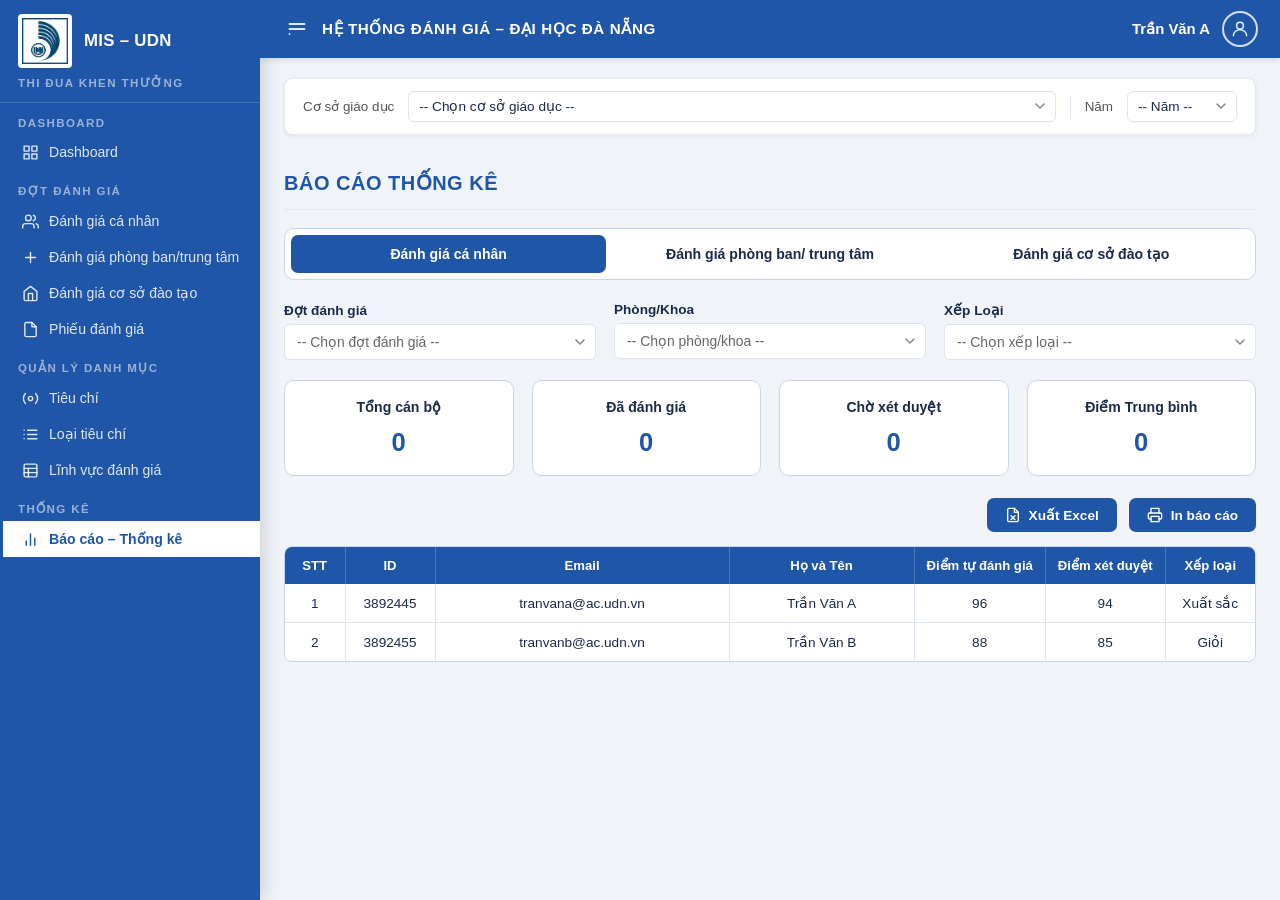
==== Baocao.html @ 864018d5 "update code" ====
<!doctype html>
<html lang="vi">
  <head>
    <meta charset="UTF-8" />
    <meta name="viewport" content="width=device-width, initial-scale=1.0" />
    <title>Báo cáo – Thống kê – MIS UDN</title>

    <link rel="stylesheet" href="style.css" />
    <style>
      /* ── PAGE TITLE ── */
      .page-title {
        font-size: 1.25rem;
        font-weight: 700;
        color: #2056a8;
        letter-spacing: 0.5px;
        text-transform: uppercase;
        padding: 18px 0 14px;
        border-bottom: 1.5px solid #e0e8f5;
        margin-bottom: 18px;
      }

      /* ── TABS ── */
      .tab-bar {
        display: flex;
        align-items: stretch;
        gap: 6px;
        background: #fff;
        border: 1.5px solid #c8d6ea;
        border-radius: 10px;
        padding: 6px;
        margin-bottom: 22px;
      }
      .tab-item {
        flex: 1;
        text-align: center;
        padding: 11px 14px;
        font-size: 0.88rem;
        font-weight: 600;
        color: #1a2a4a;
        border-radius: 7px;
        cursor: pointer;
        transition:
          background 0.15s,
          color 0.15s;
        font-family: "Segoe UI", "Arial", sans-serif;
      }
      .tab-item:hover {
        background: #f0f4fa;
      }
      .tab-item.active {
        background: #2056a8;
        color: #fff;
      }

      /* ── SUB-FILTER ROW ── */
      .sub-filter-row {
        display: grid;
        grid-template-columns: repeat(3, 1fr);
        gap: 18px;
        margin-bottom: 20px;
      }
      .sub-filter-item {
        display: flex;
        flex-direction: column;
        gap: 6px;
      }
      .sub-filter-label {
        font-size: 0.85rem;
        font-weight: 600;
        color: #1a2a4a;
      }
      .sub-filter-select {
        width: 100%;
        border: 1px solid #dde3ee;
        border-radius: 6px;
        padding: 9px 32px 9px 12px;
        font-size: 0.87rem;
        font-family: "Segoe UI", "Arial", sans-serif;
        color: #666;
        background: #fff
          url("data:image/svg+xml,%3Csvg xmlns='http://www.w3.org/2000/svg' width='10' height='7' viewBox='0 0 10 7'%3E%3Cpath d='M1 1l4 4 4-4' stroke='%23888' stroke-width='1.5' fill='none' stroke-linecap='round'/%3E%3C/svg%3E")
          no-repeat right 10px center;
        appearance: none;
        cursor: pointer;
      }
      .sub-filter-select:focus {
        outline: none;
        border-color: #2056a8;
      }

      /* ── STAT CARDS ── */
      .stat-row {
        display: grid;
        grid-template-columns: repeat(4, 1fr);
        gap: 18px;
        margin-bottom: 22px;
      }
      .stat-card {
        border: 1.5px solid #c8d6ea;
        border-radius: 10px;
        background: #fff;
        padding: 18px 20px;
        min-height: 96px;
        display: flex;
        flex-direction: column;
        justify-content: space-between;
        align-items: center;
        text-align: center;
      }
      .stat-label {
        font-size: 0.88rem;
        font-weight: 600;
        color: #1a2a4a;
        text-align: center;
        width: 100%;
      }
      .stat-value {
        font-size: 1.6rem;
        font-weight: 700;
        color: #2056a8;
        letter-spacing: 0.5px;
        text-align: center;
        width: 100%;
      }

      /* ── ACTION BUTTONS ── */
      .report-actions {
        display: flex;
        align-items: center;
        justify-content: flex-end;
        gap: 12px;
        margin-bottom: 14px;
      }
      .btn-action {
        display: inline-flex;
        align-items: center;
        gap: 8px;
        padding: 9px 18px;
        border-radius: 7px;
        background: #2056a8;
        color: #fff;
        font-size: 0.85rem;
        font-weight: 600;
        font-family: "Segoe UI", "Arial", sans-serif;
        border: none;
        cursor: pointer;
        transition: opacity 0.15s;
      }
      .btn-action:hover {
        opacity: 0.88;
      }
      .btn-action svg {
        flex-shrink: 0;
      }

      /* ── REPORT TABLE ── */
      .report-table-wrap {
        border-radius: 8px;
        border: 1.5px solid #c8d6ea;
        overflow: hidden;
      }
      .report-table-wrap table {
        width: 100%;
        border-collapse: collapse;
        font-size: 0.85rem;
      }
      .report-table-wrap thead tr {
        background: #2056a8;
      }
      .report-table-wrap thead th {
        padding: 11px 12px;
        color: #fff;
        font-weight: 600;
        font-size: 0.82rem;
        text-align: center;
        white-space: nowrap;
        border-right: 1px solid rgba(255, 255, 255, 0.2);
      }
      .report-table-wrap thead th:last-child {
        border-right: none;
      }
      .report-table-wrap tbody tr {
        border-bottom: 1.5px solid #dde6f0;
        background: #fff;
        transition: background 0.15s;
      }
      .report-table-wrap tbody tr:last-child {
        border-bottom: none;
      }
      .report-table-wrap tbody tr:hover {
        background: #f5f8ff;
      }
      .report-table-wrap tbody td {
        padding: 11px 12px;
        color: #1a2a4a;
        vertical-align: middle;
        text-align: center;
        border-right: 1px solid #dde6f0;
      }
      .report-table-wrap tbody td:last-child {
        border-right: none;
      }
      .report-table-wrap tbody td.left {
        text-align: left;
      }

      /* ── TAB PANEL ── */
      .tab-panel {
        display: none;
      }
      .tab-panel.active {
        display: block;
      }
    </style>
  </head>
  <body>
    <div class="app">
      <!-- ══ SIDEBAR ══ -->
      <aside class="sidebar" id="sidebar">
        <div class="sidebar-top">
          <div class="sidebar-brand">
            <div
              class="brand-logo"
              onclick="window.location.href='Dashboard.html'"
              title="Về trang chủ"
            >
              <!-- ===== ĐỔI LOGO TẠI ĐÂY ===== -->
              <img src="./Hinhanh/logo.png" alt="Logo" />
              <!-- ============================= -->
            </div>
            <div class="brand-name">MIS – UDN</div>
          </div>
          <div class="thi-dua-label">THI ĐUA KHEN THƯỞNG</div>
        </div>

        <div class="sidebar-section-label">Dashboard</div>
        <div class="nav-item" onclick="window.location.href='Dashboard.html'">
          <span class="icon"
            ><svg
              width="17"
              height="17"
              viewBox="0 0 24 24"
              fill="none"
              stroke="currentColor"
              stroke-width="2"
              stroke-linecap="round"
              stroke-linejoin="round"
            >
              <rect x="3" y="3" width="7" height="7" />
              <rect x="14" y="3" width="7" height="7" />
              <rect x="14" y="14" width="7" height="7" />
              <rect x="3" y="14" width="7" height="7" /></svg
          ></span>
          Dashboard
        </div>

        <div class="sidebar-section-label">Đợt đánh giá</div>
        <div
          class="nav-item"
          onclick="window.location.href='Danhgiacanhan.html'"
        >
          <span class="icon"
            ><svg
              width="17"
              height="17"
              viewBox="0 0 24 24"
              fill="none"
              stroke="currentColor"
              stroke-width="2"
              stroke-linecap="round"
              stroke-linejoin="round"
            >
              <path d="M17 21v-2a4 4 0 0 0-4-4H5a4 4 0 0 0-4 4v2" />
              <circle cx="9" cy="7" r="4" />
              <path d="M23 21v-2a4 4 0 0 0-3-3.87" />
              <path d="M16 3.13a4 4 0 0 1 0 7.75" /></svg
          ></span>
          Đánh giá cá nhân
        </div>
        <div
          class="nav-item"
          onclick="window.location.href='Danhgiaphongban.html'"
        >
          <span class="icon"
            ><svg
              width="17"
              height="17"
              viewBox="0 0 24 24"
              fill="none"
              stroke="currentColor"
              stroke-width="2"
              stroke-linecap="round"
              stroke-linejoin="round"
            >
              <line x1="12" y1="5" x2="12" y2="19" />
              <line x1="5" y1="12" x2="19" y2="12" /></svg
          ></span>
          Đánh giá phòng ban/trung tâm
        </div>
        <div
          class="nav-item"
          onclick="window.location.href='Danhgiacosodaotao.html'"
        >
          <span class="icon"
            ><svg
              width="17"
              height="17"
              viewBox="0 0 24 24"
              fill="none"
              stroke="currentColor"
              stroke-width="2"
              stroke-linecap="round"
              stroke-linejoin="round"
            >
              <path d="M3 9l9-7 9 7v11a2 2 0 0 1-2 2H5a2 2 0 0 1-2-2z" />
              <polyline points="9 22 9 12 15 12 15 22" /></svg
          ></span>
          Đánh giá cơ sở đào tạo
        </div>
        <div
          class="nav-item"
          onclick="window.location.href='Phieudanhgia.html'"
        >
          <span class="icon"
            ><svg
              width="17"
              height="17"
              viewBox="0 0 24 24"
              fill="none"
              stroke="currentColor"
              stroke-width="2"
              stroke-linecap="round"
              stroke-linejoin="round"
            >
              <path
                d="M14 2H6a2 2 0 0 0-2 2v16a2 2 0 0 0 2 2h12a2 2 0 0 0 2-2V8z"
              />
              <polyline points="14 2 14 8 20 8" /></svg
          ></span>
          Phiếu đánh giá
        </div>

        <div class="sidebar-section-label">Quản lý danh mục</div>
        <div class="nav-item" onclick="window.location.href='Tieuchi.html'">
          <span class="icon"
            ><svg
              width="17"
              height="17"
              viewBox="0 0 24 24"
              fill="none"
              stroke="currentColor"
              stroke-width="2"
              stroke-linecap="round"
              stroke-linejoin="round"
            >
              <circle cx="12" cy="12" r="3" />
              <path
                d="M19.07 4.93a10 10 0 0 1 0 14.14M4.93 4.93a10 10 0 0 0 0 14.14"
              /></svg
          ></span>
          Tiêu chí
        </div>
        <div class="nav-item" onclick="window.location.href='Loaitieuchi.html'">
          <span class="icon"
            ><svg
              width="17"
              height="17"
              viewBox="0 0 24 24"
              fill="none"
              stroke="currentColor"
              stroke-width="2"
              stroke-linecap="round"
              stroke-linejoin="round"
            >
              <line x1="8" y1="6" x2="21" y2="6" />
              <line x1="8" y1="12" x2="21" y2="12" />
              <line x1="8" y1="18" x2="21" y2="18" />
              <line x1="3" y1="6" x2="3.01" y2="6" />
              <line x1="3" y1="12" x2="3.01" y2="12" />
              <line x1="3" y1="18" x2="3.01" y2="18" /></svg
          ></span>
          Loại tiêu chí
        </div>
        <div
          class="nav-item"
          onclick="window.location.href='Linhvucdanhgia.html'"
        >
          <span class="icon"
            ><svg
              width="17"
              height="17"
              viewBox="0 0 24 24"
              fill="none"
              stroke="currentColor"
              stroke-width="2"
              stroke-linecap="round"
              stroke-linejoin="round"
            >
              <rect x="3" y="3" width="18" height="18" rx="2" />
              <line x1="3" y1="9" x2="21" y2="9" />
              <line x1="3" y1="15" x2="21" y2="15" />
              <line x1="9" y1="9" x2="9" y2="21" /></svg
          ></span>
          Lĩnh vực đánh giá
        </div>

        <div class="sidebar-section-label">Thống kê</div>
        <div class="nav-item active">
          <span class="icon"
            ><svg
              width="17"
              height="17"
              viewBox="0 0 24 24"
              fill="none"
              stroke="currentColor"
              stroke-width="2"
              stroke-linecap="round"
              stroke-linejoin="round"
            >
              <line x1="18" y1="20" x2="18" y2="10" />
              <line x1="12" y1="20" x2="12" y2="4" />
              <line x1="6" y1="20" x2="6" y2="14" /></svg
          ></span>
          Báo cáo – Thống kê
        </div>
      </aside>

      <!-- ══ MAIN ══ -->
      <div class="main">
        <header class="topbar">
          <button
            class="topbar-menu"
            onclick="document.getElementById('sidebar').classList.toggle('collapsed')"
          >
            <svg
              width="20"
              height="20"
              viewBox="0 0 24 24"
              fill="none"
              stroke="currentColor"
              stroke-width="2.2"
              stroke-linecap="round"
            >
              <line x1="3" y1="6" x2="21" y2="6" />
              <line x1="3" y1="12" x2="21" y2="12" />
              <line x1="3" y1="18" x2="3.01" y2="18" />
            </svg>
          </button>
          <div class="topbar-title">Hệ thống đánh giá – Đại học Đà Nẵng</div>
          <!-- ===== ĐỔI TÊN NGƯỜI DÙNG TẠI ĐÂY ===== -->
          <div
            class="user-profile"
            onclick="document.getElementById('logoutModal').classList.add('open')"
            title="Đăng xuất"
          >
            <span class="user-name">Trần Văn A</span>
            <div class="user-avatar">
              <svg
                width="20"
                height="20"
                viewBox="0 0 24 24"
                fill="none"
                stroke="currentColor"
                stroke-width="1.8"
                stroke-linecap="round"
                stroke-linejoin="round"
              >
                <circle cx="12" cy="8" r="4" />
                <path d="M4 20c0-4 3.6-7 8-7s8 3 8 7" />
              </svg>
            </div>
          </div>
          <!-- ========================================= -->
        </header>

        <div class="content">
          <!-- Filter bar (Cơ sở + Năm) -->
          <div class="filter-bar">
            <span class="filter-label">Cơ sở giáo dục</span>
            <select class="filter-select">
              <option value="">-- Chọn cơ sở giáo dục --</option>
              <!-- ===== NHẬP TÊN CƠ SỞ GIÁO DỤC TẠI ĐÂY =====
          <option>Tên cơ sở giáo dục</option>
          ================================================= -->
              <option>ĐẠI HỌC ĐÀ NẴNG</option>
              <option>TRƯỜNG ĐẠI HỌC KINH TẾ - ĐẠI HỌC ĐÀ NẴNG</option>
              <option>TRƯỜNG ĐẠI HỌC BÁCH KHOA - ĐẠI HỌC ĐÀ NẴNG</option>
              <option>TRƯỜNG ĐẠI HỌC SƯ PHẠM - ĐẠI HỌC ĐÀ NẴNG</option>
              <option>TRƯỜNG ĐẠI HỌC NGOẠI NGỮ - ĐẠI HỌC ĐÀ NẴNG</option>
            </select>
            <div class="filter-divider"></div>
            <span class="filter-label">Năm</span>
            <select class="filter-select filter-year">
              <option value="">-- Năm --</option>
              <!-- ===== NHẬP NĂM TẠI ĐÂY =====
          <option>2026</option>
          ================================= -->
              <option>2025</option>
              <option>2024</option>
              <option>2023</option>
              <option>2022</option>
            </select>
          </div>

          <!-- Page title -->
          <div class="page-title">Báo cáo thống kê</div>

          <!-- Tabs -->
          <div class="tab-bar">
            <div class="tab-item active" onclick="switchTab(this,'tab-cn')">
              Đánh giá cá nhân
            </div>
            <div class="tab-item" onclick="switchTab(this,'tab-pb')">
              Đánh giá phòng ban/ trung tâm
            </div>
            <div class="tab-item" onclick="switchTab(this,'tab-cs')">
              Đánh giá cơ sở đào tạo
            </div>
          </div>

          <!-- ══════════ TAB: ĐÁNH GIÁ CÁ NHÂN ══════════ -->
          <div class="tab-panel active" id="tab-cn">
            <!-- Sub-filters -->
            <div class="sub-filter-row">
              <div class="sub-filter-item">
                <label class="sub-filter-label">Đợt đánh giá</label>
                <select class="sub-filter-select">
                  <option value="">-- Chọn đợt đánh giá --</option>
                  <!-- ===== NHẬP ĐỢT ĐÁNH GIÁ TẠI ĐÂY ===== -->
                  <option>Đợt 1 - 2025</option>
                  <option>Đợt 2 - 2025</option>
                </select>
              </div>
              <div class="sub-filter-item">
                <label class="sub-filter-label">Phòng/Khoa</label>
                <select class="sub-filter-select">
                  <option value="">-- Chọn phòng/khoa --</option>
                  <!-- ===== NHẬP PHÒNG/KHOA TẠI ĐÂY ===== -->
                  <option>Phòng Tổ chức – Hành chính</option>
                  <option>Phòng Đào tạo</option>
                  <option>Phòng Kế hoạch – Tài chính</option>
                  <option>Phòng Công tác sinh viên</option>
                </select>
              </div>
              <div class="sub-filter-item">
                <label class="sub-filter-label">Xếp Loại</label>
                <select class="sub-filter-select">
                  <option value="">-- Chọn xếp loại --</option>
                  <!-- ===== NHẬP XẾP LOẠI TẠI ĐÂY ===== -->
                  <option>Xuất sắc</option>
                  <option>Giỏi</option>
                  <option>Khá</option>
                  <option>Trung bình</option>
                </select>
              </div>
            </div>

            <!-- Stat cards -->
            <div class="stat-row">
              <div class="stat-card">
                <div class="stat-label">Tổng cán bộ</div>
                <div class="stat-value" id="cn-tongCanBo">0</div>
              </div>
              <div class="stat-card">
                <div class="stat-label">Đã đánh giá</div>
                <div class="stat-value" id="cn-daDanhGia">0</div>
              </div>
              <div class="stat-card">
                <div class="stat-label">Chờ xét duyệt</div>
                <div class="stat-value" id="cn-choXetDuyet">0</div>
              </div>
              <div class="stat-card">
                <div class="stat-label">Điểm Trung bình</div>
                <div class="stat-value" id="cn-diemTB">0</div>
              </div>
            </div>

            <!-- Action buttons -->
            <div class="report-actions">
              <button class="btn-action" onclick="exportExcel('cn')">
                <svg
                  width="16"
                  height="16"
                  viewBox="0 0 24 24"
                  fill="none"
                  stroke="currentColor"
                  stroke-width="2"
                  stroke-linecap="round"
                  stroke-linejoin="round"
                >
                  <path
                    d="M14 2H6a2 2 0 0 0-2 2v16a2 2 0 0 0 2 2h12a2 2 0 0 0 2-2V8z"
                  />
                  <polyline points="14 2 14 8 20 8" />
                  <line x1="9" y1="13" x2="15" y2="19" />
                  <line x1="15" y1="13" x2="9" y2="19" />
                </svg>
                Xuất Excel
              </button>
              <button class="btn-action" onclick="printReport('cn')">
                <svg
                  width="16"
                  height="16"
                  viewBox="0 0 24 24"
                  fill="none"
                  stroke="currentColor"
                  stroke-width="2"
                  stroke-linecap="round"
                  stroke-linejoin="round"
                >
                  <polyline points="6 9 6 2 18 2 18 9" />
                  <path
                    d="M6 18H4a2 2 0 0 1-2-2v-5a2 2 0 0 1 2-2h16a2 2 0 0 1 2 2v5a2 2 0 0 1-2 2h-2"
                  />
                  <rect x="6" y="14" width="12" height="8" />
                </svg>
                In báo cáo
              </button>
            </div>

            <!-- Table -->
            <div class="report-table-wrap">
              <table>
                <thead>
                  <tr>
                    <th style="width: 60px">STT</th>
                    <th style="width: 90px">ID</th>
                    <th>Email</th>
                    <th>Họ và Tên</th>
                    <th style="width: 110px">Điểm tự đánh giá</th>
                    <th style="width: 110px">Điểm xét duyệt</th>
                    <th style="width: 90px">Xếp loại</th>
                  </tr>
                </thead>
                <tbody id="cn-tbody">
                  <!-- ===== NHẬP DỮ LIỆU CÁ NHÂN TẠI ĐÂY =====
              Sao chép và thay nội dung:
              <tr>
                <td>1</td>
                <td>3892445</td>
                <td>tranvana@ac.udn.vn</td>
                <td>Trần Văn A</td>
                <td>96</td>
                <td>94</td>
                <td>Xuất sắc</td>
              </tr>
              ================================================= -->
                  <tr>
                    <td>1</td>
                    <td>3892445</td>
                    <td>tranvana@ac.udn.vn</td>
                    <td>Trần Văn A</td>
                    <td>96</td>
                    <td>94</td>
                    <td>Xuất sắc</td>
                  </tr>
                  <tr>
                    <td>2</td>
                    <td>3892455</td>
                    <td>tranvanb@ac.udn.vn</td>
                    <td>Trần Văn B</td>
                    <td>88</td>
                    <td>85</td>
                    <td>Giỏi</td>
                  </tr>
                </tbody>
              </table>
            </div>
          </div>

          <!-- ══════════ TAB: ĐÁNH GIÁ PHÒNG BAN ══════════ -->
          <div class="tab-panel" id="tab-pb">
            <div class="sub-filter-row">
              <div class="sub-filter-item">
                <label class="sub-filter-label">Đợt đánh giá</label>
                <select class="sub-filter-select">
                  <option value="">-- Chọn đợt đánh giá --</option>
                  <option>Đợt 1 - 2025</option>
                  <option>Đợt 2 - 2025</option>
                </select>
              </div>
             <div class="sub-filter-item">
  <label class="sub-filter-label">Phòng ban/Trung tâm</label>
  <select class="sub-filter-select">
    <option value="">-- Chọn phòng ban/trung tâm --</option>
    <!-- ===== NHẬP PHÒNG BAN/TRUNG TÂM TẠI ĐÂY ===== -->
    <option>Phòng Tổ chức – Hành chính</option>
    <option>Phòng Đào tạo</option>
    <option>Phòng Kế hoạch – Tài chính</option>
    <option>Phòng Công tác sinh viên</option>
  </select>
</div>
              <div class="sub-filter-item">
                <label class="sub-filter-label">Xếp Loại</label>
                <select class="sub-filter-select">
                  <option value="">-- Chọn xếp loại --</option>
                  <option>Xuất sắc</option>
                  <option>Giỏi</option>
                  <option>Khá</option>
                </select>
              </div>
            </div>

            <div class="stat-row">
              <div class="stat-card">
                <div class="stat-label">Tổng phòng ban</div>
                <div class="stat-value" id="pb-tong">0</div>
              </div>
              <div class="stat-card">
                <div class="stat-label">Đã đánh giá</div>
                <div class="stat-value" id="pb-daDanhGia">0</div>
              </div>
              <div class="stat-card">
                <div class="stat-label">Chờ xét duyệt</div>
                <div class="stat-value" id="pb-choXetDuyet">0</div>
              </div>
              <div class="stat-card">
                <div class="stat-label">Điểm Trung bình</div>
                <div class="stat-value" id="pb-diemTB">0</div>
              </div>
            </div>

            <div class="report-actions">
              <button class="btn-action" onclick="exportExcel('pb')">
                <svg
                  width="16"
                  height="16"
                  viewBox="0 0 24 24"
                  fill="none"
                  stroke="currentColor"
                  stroke-width="2"
                  stroke-linecap="round"
                  stroke-linejoin="round"
                >
                  <path
                    d="M14 2H6a2 2 0 0 0-2 2v16a2 2 0 0 0 2 2h12a2 2 0 0 0 2-2V8z"
                  />
                  <polyline points="14 2 14 8 20 8" />
                  <line x1="9" y1="13" x2="15" y2="19" />
                  <line x1="15" y1="13" x2="9" y2="19" />
                </svg>
                Xuất Excel
              </button>
              <button class="btn-action" onclick="printReport('pb')">
                <svg
                  width="16"
                  height="16"
                  viewBox="0 0 24 24"
                  fill="none"
                  stroke="currentColor"
                  stroke-width="2"
                  stroke-linecap="round"
                  stroke-linejoin="round"
                >
                  <polyline points="6 9 6 2 18 2 18 9" />
                  <path
                    d="M6 18H4a2 2 0 0 1-2-2v-5a2 2 0 0 1 2-2h16a2 2 0 0 1 2 2v5a2 2 0 0 1-2 2h-2"
                  />
                  <rect x="6" y="14" width="12" height="8" />
                </svg>
                In báo cáo
              </button>
            </div>

            <div class="report-table-wrap">
              <table>
                <thead>
                  <tr>
                    <th style="width: 60px">STT</th>
                    <th style="width: 120px">Mã phòng ban</th>
                    <th>Tên phòng ban</th>
                    <th style="width: 110px">Điểm tự đánh giá</th>
                    <th style="width: 110px">Điểm xét duyệt</th>
                    <th style="width: 90px">Xếp loại</th>
                  </tr>
                </thead>
                <tbody id="pb-tbody">
                  <!-- ===== NHẬP DỮ LIỆU PHÒNG BAN TẠI ĐÂY ===== -->
                  <tr>
                    <td>1</td>
                    <td>PB001</td>
                    <td>Phòng Tổ chức – Hành chính</td>
                    <td>92</td>
                    <td>90</td>
                    <td>Xuất sắc</td>
                  </tr>
                  <tr>
                    <td>2</td>
                    <td>PB002</td>
                    <td>Phòng Đào tạo</td>
                    <td>87</td>
                    <td>84</td>
                    <td>Giỏi</td>
                  </tr>
                </tbody>
              </table>
            </div>
          </div>

          <!-- ══════════ TAB: ĐÁNH GIÁ CƠ SỞ ĐÀO TẠO ══════════ -->
          <div class="tab-panel" id="tab-cs">
            <div class="sub-filter-row">
              <div class="sub-filter-item">
                <label class="sub-filter-label">Đợt đánh giá</label>
                <select class="sub-filter-select">
                  <option value="">-- Chọn đợt đánh giá --</option>
                  <option>Đợt 1 - 2025</option>
                  <option>Đợt 2 - 2025</option>
                </select>
              </div>
          
              <div class="sub-filter-item">
                <label class="sub-filter-label">Xếp Loại</label>
                <select class="sub-filter-select">
                  <option value="">-- Chọn xếp loại --</option>
                  <option>Xuất sắc</option>
                  <option>Giỏi</option>
                </select>
              </div>
            </div>

            <div class="stat-row">
              <div class="stat-card">
                <div class="stat-label">Tổng cơ sở</div>
                <div class="stat-value" id="cs-tong">0</div>
              </div>
              <div class="stat-card">
                <div class="stat-label">Đã đánh giá</div>
                <div class="stat-value" id="cs-daDanhGia">0</div>
              </div>
              <div class="stat-card">
                <div class="stat-label">Chờ xét duyệt</div>
                <div class="stat-value" id="cs-choXetDuyet">0</div>
              </div>
              <div class="stat-card">
                <div class="stat-label">Điểm Trung bình</div>
                <div class="stat-value" id="cs-diemTB">0</div>
              </div>
            </div>

            <div class="report-actions">
              <button class="btn-action" onclick="exportExcel('cs')">
                <svg
                  width="16"
                  height="16"
                  viewBox="0 0 24 24"
                  fill="none"
                  stroke="currentColor"
                  stroke-width="2"
                  stroke-linecap="round"
                  stroke-linejoin="round"
                >
                  <path
                    d="M14 2H6a2 2 0 0 0-2 2v16a2 2 0 0 0 2 2h12a2 2 0 0 0 2-2V8z"
                  />
                  <polyline points="14 2 14 8 20 8" />
                  <line x1="9" y1="13" x2="15" y2="19" />
                  <line x1="15" y1="13" x2="9" y2="19" />
                </svg>
                Xuất Excel
              </button>
              <button class="btn-action" onclick="printReport('cs')">
                <svg
                  width="16"
                  height="16"
                  viewBox="0 0 24 24"
                  fill="none"
                  stroke="currentColor"
                  stroke-width="2"
                  stroke-linecap="round"
                  stroke-linejoin="round"
                >
                  <polyline points="6 9 6 2 18 2 18 9" />
                  <path
                    d="M6 18H4a2 2 0 0 1-2-2v-5a2 2 0 0 1 2-2h16a2 2 0 0 1 2 2v5a2 2 0 0 1-2 2h-2"
                  />
                  <rect x="6" y="14" width="12" height="8" />
                </svg>
                In báo cáo
              </button>
            </div>

            <div class="report-table-wrap">
              <table>
                <thead>
                  <tr>
                    <th style="width: 60px">STT</th>
                    <th style="width: 120px">Mã cơ sở</th>
                    <th>Tên cơ sở</th>
                    <th style="width: 110px">Điểm tự đánh giá</th>
                    <th style="width: 110px">Điểm xét duyệt</th>
                    <th style="width: 90px">Xếp loại</th>
                  </tr>
                </thead>
                <tbody id="cs-tbody">
                  <!-- ===== NHẬP DỮ LIỆU CƠ SỞ TẠI ĐÂY ===== -->
                  <tr>
                    <td>1</td>
                    <td>CS001</td>
                    <td>Trường ĐH Bách Khoa</td>
                    <td>94</td>
                    <td>92</td>
                    <td>Xuất sắc</td>
                  </tr>
                  <tr>
                    <td>2</td>
                    <td>CS002</td>
                    <td>Trường ĐH Kinh Tế</td>
                    <td>89</td>
                    <td>86</td>
                    <td>Giỏi</td>
                  </tr>
                </tbody>
              </table>
            </div>
          </div>
        </div>
        <!-- end content -->
      </div>
      <!-- end main -->
    </div>
    <!-- end app -->

    <!-- Logout Modal -->
    <div class="modal-overlay" id="logoutModal">
      <div class="modal-box">
        <div class="modal-header">
          <span class="modal-header-title">Đăng xuất</span>
          <button
            class="modal-close"
            onclick="document.getElementById('logoutModal').classList.remove('open')"
          >
            &#x2715;
          </button>
        </div>
        <div class="modal-body">
          <div class="modal-icon">?</div>
          <div class="modal-msg">Bạn chắc chắn muốn đăng xuất?</div>
        </div>
        <div class="modal-footer">
          <button
            class="modal-btn cancel"
            onclick="document.getElementById('logoutModal').classList.remove('open')"
          >
            &#x2715; Huỷ
          </button>
          <button
            class="modal-btn confirm"
            onclick="window.location.href='index.html'"
          >
            <svg
              width="15"
              height="15"
              viewBox="0 0 24 24"
              fill="none"
              stroke="currentColor"
              stroke-width="2.2"
              stroke-linecap="round"
              stroke-linejoin="round"
            >
              <polyline points="3 6 5 6 21 6" />
              <path d="M19 6l-1 14H6L5 6" />
              <path d="M10 11v6M14 11v6" />
              <path d="M9 6V4h6v2" />
            </svg>
            Đăng xuất
          </button>
        </div>
      </div>
    </div>

    <script>
      function switchTab(el, panelId) {
        document
          .querySelectorAll(".tab-item")
          .forEach((t) => t.classList.remove("active"));
        el.classList.add("active");
        document
          .querySelectorAll(".tab-panel")
          .forEach((p) => p.classList.remove("active"));
        document.getElementById(panelId).classList.add("active");
      }

      function exportExcel(pfx) {
        alert("Xuất Excel báo cáo: " + pfx);
      }
      function printReport(pfx) {
        window.print();
      }

      document
        .getElementById("logoutModal")
        .addEventListener("click", function (e) {
          if (e.target === this) this.classList.remove("open");
        });
    </script>
  </body>
</html>
---- style.css ----
/* ══════════════════════════════════════════════
   common.css – CSS dùng chung cho toàn bộ MIS-UDN
   (sidebar, topbar, user-profile, logout modal,
    filter bar, scrollbar, layout)
   ══════════════════════════════════════════════ */

/* ── RESET ── */
*{box-sizing:border-box;margin:0;padding:0}
html,body{
  height:100%;
  font-family:'Segoe UI','Arial',sans-serif;
  background:#f0f4f8;color:#1a2a4a;
  overflow:hidden;
}

/* ── LAYOUT ── */
.app{display:flex;height:100vh;width:100vw}

/* ── SIDEBAR ── */
.sidebar{
  width:260px;min-width:260px;
  background:#2056a8;
  display:flex;flex-direction:column;
  overflow:hidden;
  box-shadow:4px 0 16px rgba(0,0,0,.15);
  transition:width .3s cubic-bezier(.4,0,.2,1),min-width .3s cubic-bezier(.4,0,.2,1);
}
.sidebar.collapsed{width:0;min-width:0}

.sidebar-top{border-bottom:1px solid rgba(255,255,255,.15);padding-bottom:12px}
.sidebar-brand{
  display:flex;align-items:center;gap:12px;
  padding:14px 18px 0;
}
.brand-logo{
  width:54px;height:54px;background:#fff;
  border-radius:4px;display:flex;align-items:center;justify-content:center;
  flex-shrink:0;overflow:hidden;cursor:pointer;
}
.brand-logo img{width:46px;height:46px;object-fit:contain}
.brand-name{font-size:1.05rem;font-weight:700;color:#fff;letter-spacing:.3px;line-height:1.25}

.thi-dua-label{
  font-size:.72rem;font-weight:700;
  color:rgba(255,255,255,.55);
  letter-spacing:1.4px;text-transform:uppercase;
  padding:8px 18px 0;
}
.sidebar-section-label{
  font-size:.72rem;font-weight:700;
  color:rgba(255,255,255,.55);
  letter-spacing:1.4px;text-transform:uppercase;
  padding:14px 18px 5px;
}
.nav-item{
  display:flex;align-items:center;gap:10px;
  padding:9px 18px;
  color:rgba(255,255,255,.85);
  font-size:.88rem;font-weight:500;
  cursor:pointer;
  border-left:3px solid transparent;
  transition:background .15s,color .15s;
  white-space:nowrap;
}
.nav-item:hover{background:rgba(255,255,255,.1);color:#fff}
.nav-item.active{
  background:#fff;color:#2056a8;
  border-left:3px solid #2056a8;
  font-weight:700;
  box-shadow:inset 0 1px 3px rgba(0,0,0,.06);
}
.nav-item.active .icon{color:#2056a8}
.nav-item .icon{
  width:18px;height:18px;flex-shrink:0;
  display:flex;align-items:center;justify-content:center;
}
.nav-item.sub{padding-left:18px;font-size:.88rem}

/* ── MAIN ── */
.main{flex:1;display:flex;flex-direction:column;overflow:hidden}

/* ── TOPBAR ── */
.topbar{
  height:58px;min-height:58px;
  background:#2056a8;
  display:flex;align-items:center;
  padding:0 22px;gap:10px;
  box-shadow:0 2px 6px rgba(0,0,0,.12);
}
.topbar-menu{
  display:flex;align-items:center;justify-content:center;
  width:30px;height:30px;cursor:pointer;
  color:#fff;background:none;border:none;
  opacity:.85;flex-shrink:0;
}
.topbar-menu:hover{opacity:1}
.topbar-title{
  font-size:.95rem;font-weight:700;color:#fff;
  letter-spacing:.6px;text-transform:uppercase;flex:1;
}

/* ── USER PROFILE ── */
.user-profile{
  display:flex;align-items:center;gap:12px;
  cursor:pointer;
}
.user-profile:hover .user-avatar{border-color:#fff}
.user-name{
  font-size:.93rem;font-weight:600;color:#fff;
  white-space:nowrap;
}
.user-avatar{
  width:36px;height:36px;
  border-radius:50%;
  border:2px solid rgba(255,255,255,.8);
  display:flex;align-items:center;justify-content:center;
  color:rgba(255,255,255,.9);
  flex-shrink:0;
  transition:border-color .15s;
}

/* ── CONTENT ── */
.content{flex:1;overflow-y:auto;padding:20px 24px}

/* ── FILTER BAR ── */
.filter-bar{
  display:flex;align-items:center;gap:14px;
  background:#fff;border-radius:8px;
  padding:12px 18px;
  box-shadow:0 1px 4px rgba(0,0,0,.07);
  border:1px solid #e4eaf4;
  margin-bottom:18px;
}
.filter-label{font-size:.84rem;color:#555;white-space:nowrap;font-weight:500}
.filter-select{
  flex:1;border:1px solid #dde3ee;border-radius:6px;
  padding:7px 32px 7px 10px;font-size:.85rem;
  font-family:'Segoe UI','Arial',sans-serif;color:#1a2a4a;
  background:#fff url("data:image/svg+xml,%3Csvg xmlns='http://www.w3.org/2000/svg' width='10' height='7' viewBox='0 0 10 7'%3E%3Cpath d='M1 1l4 4 4-4' stroke='%23888' stroke-width='1.5' fill='none' stroke-linecap='round'/%3E%3C/svg%3E") no-repeat right 10px center;
  appearance:none;cursor:pointer;
}
.filter-select:focus{outline:none;border-color:#2056a8}
.filter-divider{width:1px;height:22px;background:#e0e6f0;flex-shrink:0}
.filter-year{width:110px;flex:none}

/* ── PAGE TITLE ── */
.page-title{
  font-size:1.1rem;font-weight:700;color:#2056a8;
  letter-spacing:.4px;text-transform:uppercase;
  padding-bottom:12px;
  border-bottom:1.5px solid #e0e8f5;
  margin-bottom:20px;
}

/* ── BUTTONS ── */
.btn-add{
  display:inline-flex;align-items:center;gap:6px;
  padding:10px 20px;border-radius:6px;
  background:#2056a8;color:#fff;
  font-size:.88rem;font-weight:600;
  font-family:'Segoe UI','Arial',sans-serif;
  border:none;cursor:pointer;
  transition:opacity .15s,transform .1s;
}
.btn-add:hover{opacity:.88;transform:translateY(-1px)}

/* ── SCROLLBAR ── */
.sidebar::-webkit-scrollbar,.content::-webkit-scrollbar{width:4px}
.sidebar::-webkit-scrollbar-thumb{background:rgba(255,255,255,.2);border-radius:4px}
.content::-webkit-scrollbar-thumb{background:#c0cde0;border-radius:4px}

/* ── ANIMATION ── */
@keyframes popIn{from{transform:scale(.9);opacity:0}to{transform:scale(1);opacity:1}}

/* ── LOGOUT MODAL ── */
.modal-overlay{
  display:none;position:fixed;inset:0;z-index:999;
  background:rgba(0,0,0,.35);
  align-items:center;justify-content:center;
}
.modal-overlay.open{display:flex}
.modal-box{
  background:#fff;border-radius:10px;
  width:min(480px,90vw);overflow:hidden;
  box-shadow:0 12px 40px rgba(0,0,0,.2);
  animation:popIn .2s cubic-bezier(.34,1.56,.64,1);
}
.modal-header{
  background:#2056a8;
  display:flex;align-items:center;justify-content:space-between;
  padding:14px 20px;
}
.modal-header-title{
  font-size:.9rem;font-weight:700;color:#fff;
  letter-spacing:.8px;text-transform:uppercase;
}
.modal-close{
  background:none;border:none;color:#fff;
  cursor:pointer;font-size:1.3rem;line-height:1;
  opacity:.85;padding:2px 4px;
}
.modal-close:hover{opacity:1}
.modal-body{
  display:flex;align-items:center;gap:20px;
  padding:32px 28px;
}
.modal-icon{
  width:52px;height:52px;flex-shrink:0;
  border-radius:50%;border:2.5px solid #555;
  display:flex;align-items:center;justify-content:center;
  color:#555;font-size:1.4rem;font-weight:700;
}
.modal-msg{font-size:.95rem;color:#222;font-weight:500}
.modal-footer{
  display:flex;align-items:center;justify-content:flex-end;
  gap:12px;padding:14px 24px 22px;
}
.modal-btn{
  display:inline-flex;align-items:center;gap:7px;
  padding:9px 22px;border-radius:6px;
  font-size:.88rem;font-weight:600;
  font-family:'Segoe UI','Arial',sans-serif;
  cursor:pointer;border:1.5px solid;
  transition:opacity .15s,transform .1s;
}
.modal-btn:hover{opacity:.88;transform:translateY(-1px)}
.modal-btn.cancel{background:#fff;color:#444;border-color:#bbb}
.modal-btn.confirm{background:#2056a8;color:#fff;border-color:#2056a8}
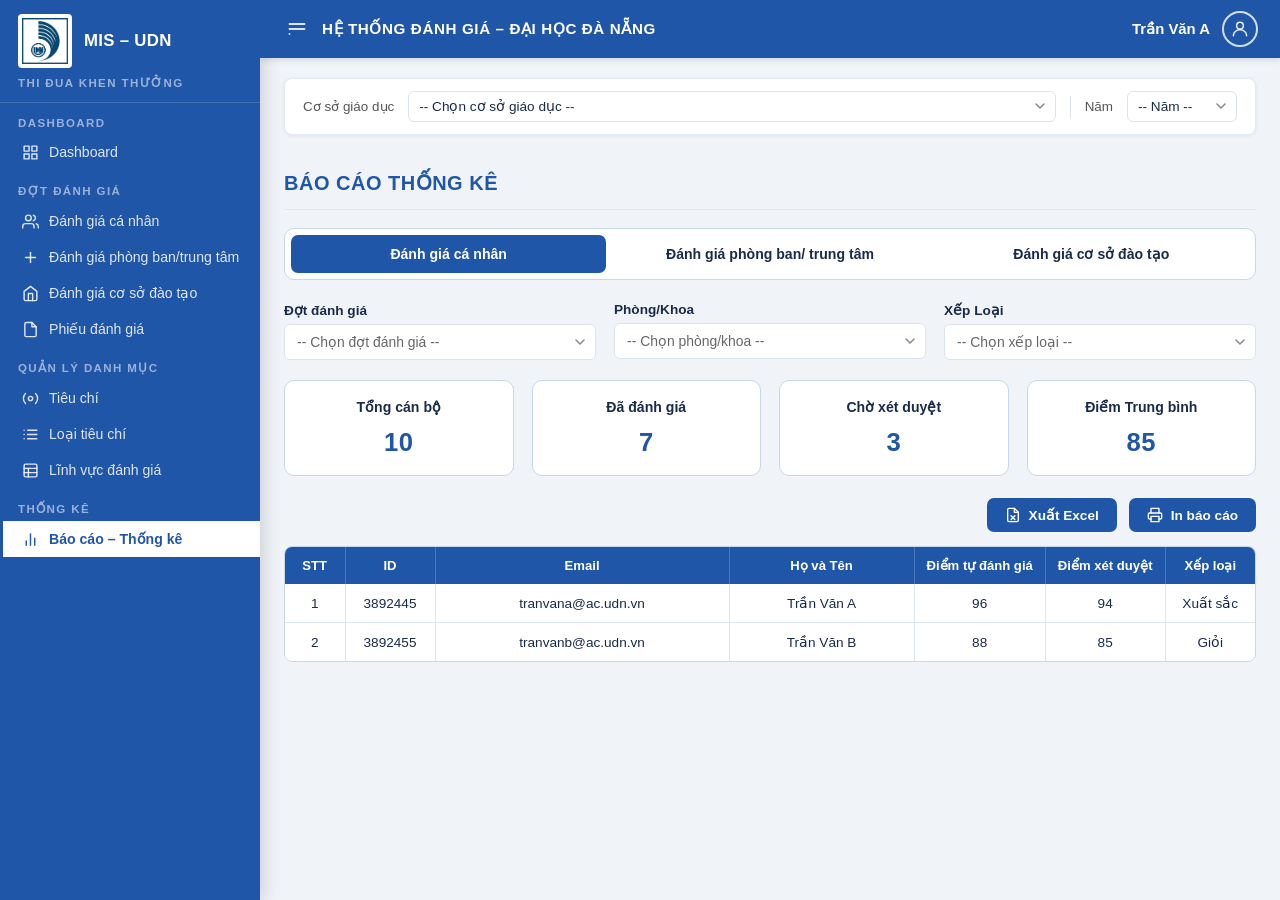
==== commit ba47c9d8: "update" ====
--- a/Baocao.html
+++ b/Baocao.html
@@ -548,7 +548,7 @@
                   <option value="">-- Chọn xếp loại --</option>
                   <!-- ===== NHẬP XẾP LOẠI TẠI ĐÂY ===== -->
                   <option>Xuất sắc</option>
-                  <option>Giỏi</option>
+                  <option>Tốt</option>
                   <option>Khá</option>
                   <option>Trung bình</option>
                 </select>
@@ -559,19 +559,19 @@
             <div class="stat-row">
               <div class="stat-card">
                 <div class="stat-label">Tổng cán bộ</div>
-                <div class="stat-value" id="cn-tongCanBo">0</div>
+                <div class="stat-value" id="cn-tongCanBo">10</div>
               </div>
               <div class="stat-card">
                 <div class="stat-label">Đã đánh giá</div>
-                <div class="stat-value" id="cn-daDanhGia">0</div>
+                <div class="stat-value" id="cn-daDanhGia">7</div>
               </div>
               <div class="stat-card">
                 <div class="stat-label">Chờ xét duyệt</div>
-                <div class="stat-value" id="cn-choXetDuyet">0</div>
+                <div class="stat-value" id="cn-choXetDuyet">3</div>
               </div>
               <div class="stat-card">
                 <div class="stat-label">Điểm Trung bình</div>
-                <div class="stat-value" id="cn-diemTB">0</div>
+                <div class="stat-value" id="cn-diemTB">85</div>
               </div>
             </div>
 
@@ -695,7 +695,7 @@
                 <select class="sub-filter-select">
                   <option value="">-- Chọn xếp loại --</option>
                   <option>Xuất sắc</option>
-                  <option>Giỏi</option>
+                  <option>Tốt</option>
                   <option>Khá</option>
                 </select>
               </div>
@@ -704,19 +704,19 @@
             <div class="stat-row">
               <div class="stat-card">
                 <div class="stat-label">Tổng phòng ban</div>
-                <div class="stat-value" id="pb-tong">0</div>
+                <div class="stat-value" id="pb-tong">10</div>
               </div>
               <div class="stat-card">
                 <div class="stat-label">Đã đánh giá</div>
-                <div class="stat-value" id="pb-daDanhGia">0</div>
+                <div class="stat-value" id="pb-daDanhGia">6</div>
               </div>
               <div class="stat-card">
                 <div class="stat-label">Chờ xét duyệt</div>
-                <div class="stat-value" id="pb-choXetDuyet">0</div>
+                <div class="stat-value" id="pb-choXetDuyet">4</div>
               </div>
               <div class="stat-card">
                 <div class="stat-label">Điểm Trung bình</div>
-                <div class="stat-value" id="pb-diemTB">0</div>
+                <div class="stat-value" id="pb-diemTB">87</div>
               </div>
             </div>
 
@@ -815,6 +815,8 @@
                   <option value="">-- Chọn xếp loại --</option>
                   <option>Xuất sắc</option>
                   <option>Giỏi</option>
+                  <option>Khá</option>
+
                 </select>
               </div>
             </div>
@@ -822,19 +824,19 @@
             <div class="stat-row">
               <div class="stat-card">
                 <div class="stat-label">Tổng cơ sở</div>
-                <div class="stat-value" id="cs-tong">0</div>
+                <div class="stat-value" id="cs-tong">9</div>
               </div>
               <div class="stat-card">
                 <div class="stat-label">Đã đánh giá</div>
-                <div class="stat-value" id="cs-daDanhGia">0</div>
+                <div class="stat-value" id="cs-daDanhGia">5</div>
               </div>
               <div class="stat-card">
                 <div class="stat-label">Chờ xét duyệt</div>
-                <div class="stat-value" id="cs-choXetDuyet">0</div>
+                <div class="stat-value" id="cs-choXetDuyet">4</div>
               </div>
               <div class="stat-card">
                 <div class="stat-label">Điểm Trung bình</div>
-                <div class="stat-value" id="cs-diemTB">0</div>
+                <div class="stat-value" id="cs-diemTB">85</div>
               </div>
             </div>
 
@@ -896,16 +898,16 @@
                   <!-- ===== NHẬP DỮ LIỆU CƠ SỞ TẠI ĐÂY ===== -->
                   <tr>
                     <td>1</td>
-                    <td>CS001</td>
-                    <td>Trường ĐH Bách Khoa</td>
+                    <td>DDK</td>
+                    <td>Trường ĐH Bách Khoa - Đại học Đà Nẵng</td>
                     <td>94</td>
                     <td>92</td>
                     <td>Xuất sắc</td>
                   </tr>
                   <tr>
                     <td>2</td>
-                    <td>CS002</td>
-                    <td>Trường ĐH Kinh Tế</td>
+                    <td>DDQ</td>
+                    <td>Trường ĐH Kinh Tế - Đại học Đà Nẵng</td>
                     <td>89</td>
                     <td>86</td>
                     <td>Giỏi</td>
